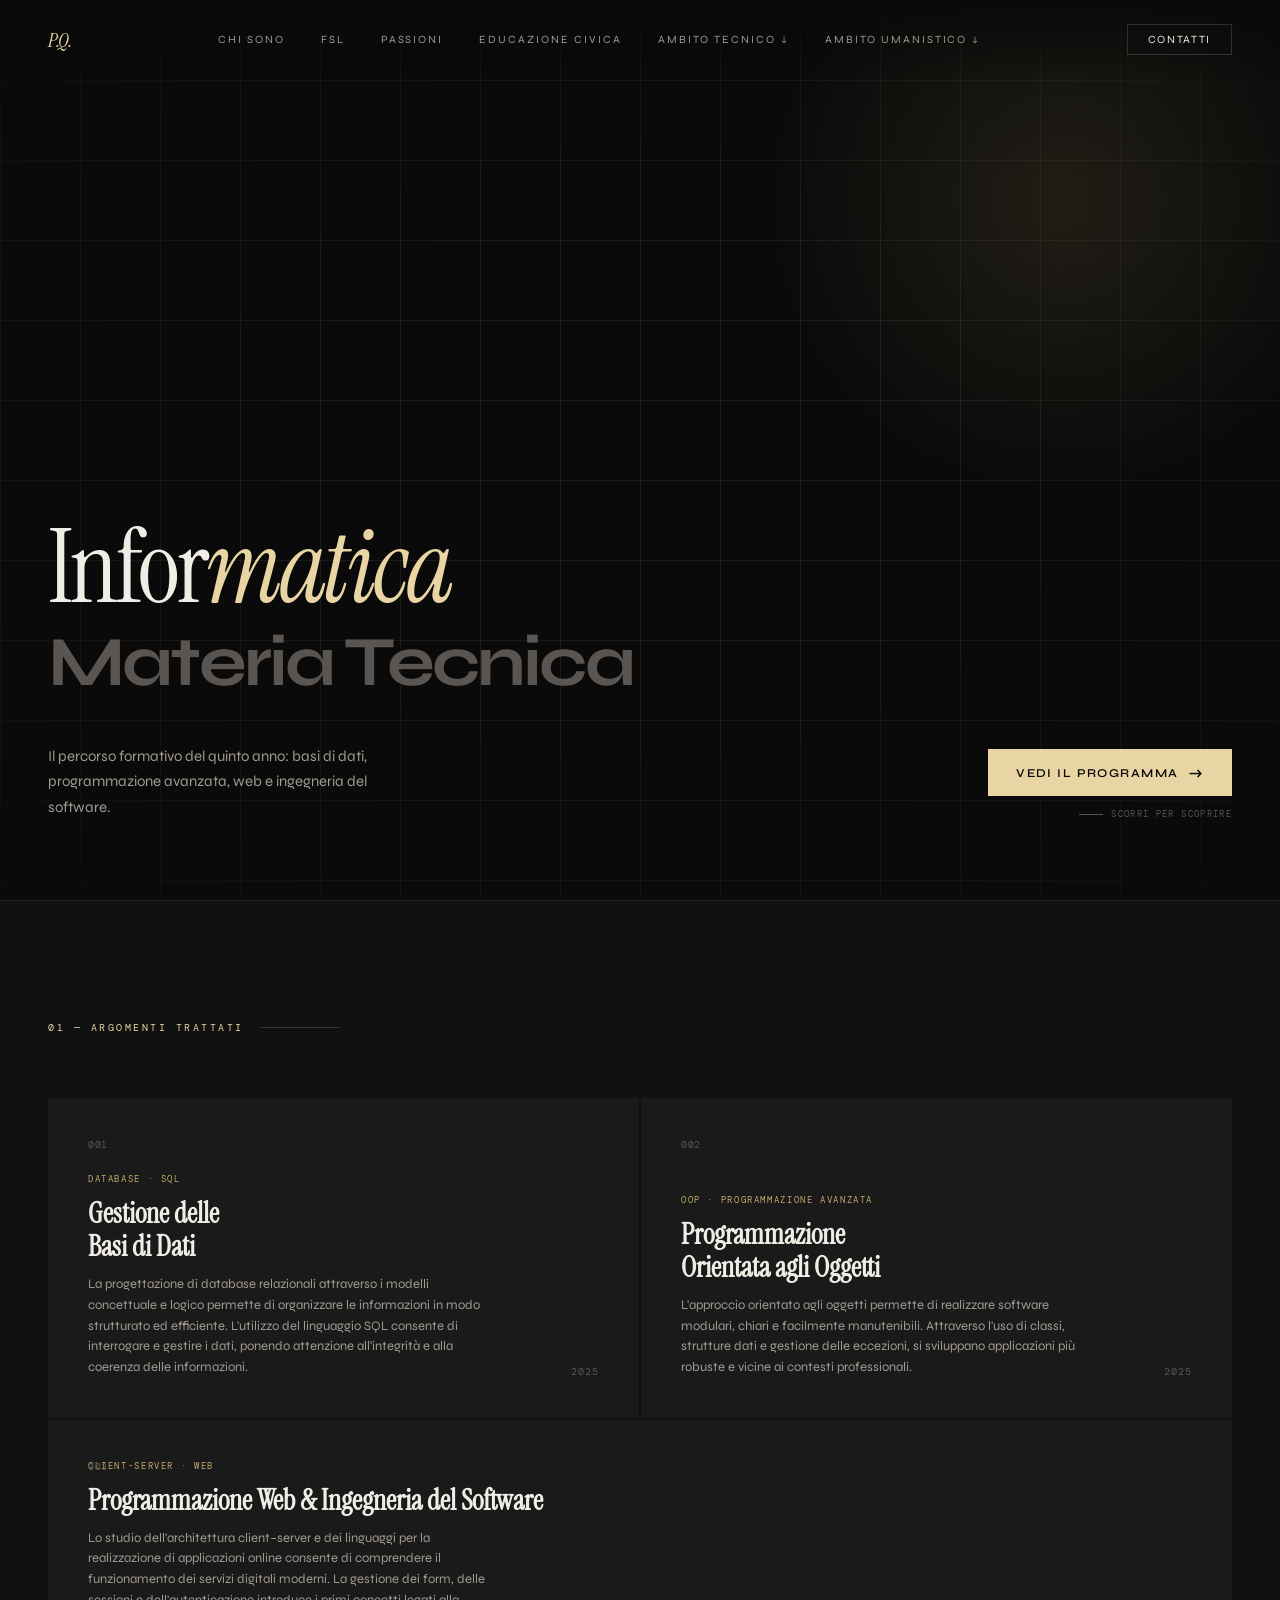
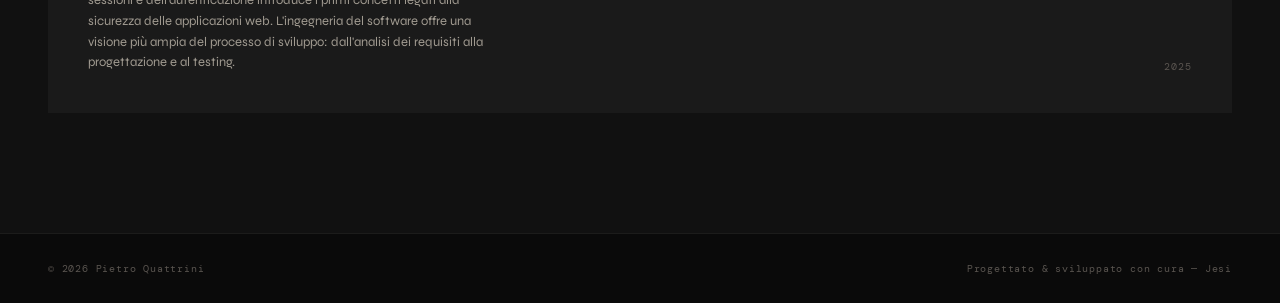
==== informatica.html @ 32f86981 "Add files via upload" ====
<!DOCTYPE html>
<html lang="it">

<head>
    <meta charset="UTF-8">
    <meta name="viewport" content="width=device-width, initial-scale=1.0">
    <title>Pietro Quattrini - Informatica</title>
    <link rel="preconnect" href="https://fonts.googleapis.com">
    <link
        href="https://fonts.googleapis.com/css2?family=Syne:wght@400;500;600;700;800&family=Instrument+Serif:ital@0;1&family=DM+Mono:wght@300;400&display=swap"
        rel="stylesheet">
    <link rel="stylesheet" href="css/stile.css">
</head>

<body>

        <nav>
        <div class="nav-logo">P.Q.</div>
        <div class="nav-links">
            <a href="home.html">Chi sono</a>
            <a href="pcto.html">FSL</a>
            <a href="passioni.html">Passioni</a>
            <a href="edCivica.html">Educazione Civica</a>
            <div class="nav-dropdown">
                <span class="nav-dropdown-label">Ambito Tecnico</span>
                <div class="nav-dropdown-menu">
                    <a href="informatica.html">Informatica</a>
                    <a href="sistemiReti.html">Sistemi e Reti</a>
                    <a href="tpsit.html">TPSIT</a>
                    <a href="intelligenzaArtificiale.html">Intelligenza Artificiale</a>
                    <a href="gpoi.html">GPOI</a>
                    <a href="matematica.html">Matematica</a>
                </div>
            </div>
            <div class="nav-dropdown">
                <span class="nav-dropdown-label">Ambito Umanistico</span>
                <div class="nav-dropdown-menu">
                    <a href="italiano.html">Italiano</a>
                    <a href="storia.html">Storia</a>
                    <a href="inglese.html">Inglese</a>
                </div>
            </div>
        </div>
        <a href="#contact" class="nav-cta">Contatti</a>
    </nav>

    <section class="hero">
        <div class="hero-grid-bg"></div>
        <div class="hero-orb"></div>

        <h1 class="hero-name">Infor<em>matica</em></h1>
        <div class="hero-role">Materia Tecnica</div>
        <div class="hero-bottom">
            <p class="hero-desc">Il percorso formativo del quinto anno: basi di dati, programmazione avanzata, web e ingegneria del software.</p>
            <div class="hero-cta">
                <a href="#work" class="btn-primary">Vedi il programma <span class="arrow">→</span></a>
                <span class="scroll-hint">Scorri per scoprire</span>
            </div>
        </div>
    </section>

    <section class="work" id="work">
        <div class="section-label">01 — Argomenti trattati</div>
        <div class="work-grid">

            <div class="work-item">
                <span class="work-num">001</span>
                <div class="work-tag">Database · SQL</div>
                <h3 class="work-title">Gestione delle<br>Basi di Dati</h3>
                <p class="work-desc">La progettazione di database relazionali attraverso i modelli concettuale e logico permette di organizzare le informazioni in modo strutturato ed efficiente. L'utilizzo del linguaggio SQL consente di interrogare e gestire i dati, ponendo attenzione all'integrità e alla coerenza delle informazioni.</p>
                <span class="work-year">2025</span>
            </div>

            <div class="work-item">
                <span class="work-num">002</span>
                <div class="work-tag">OOP · Programmazione Avanzata</div>
                <h3 class="work-title">Programmazione<br>Orientata agli Oggetti</h3>
                <p class="work-desc">L'approccio orientato agli oggetti permette di realizzare software modulari, chiari e facilmente manutenibili. Attraverso l'uso di classi, strutture dati e gestione delle eccezioni, si sviluppano applicazioni più robuste e vicine ai contesti professionali.</p>
                <span class="work-year">2025</span>
            </div>

            <div class="work-item work-item-wide">
                <span class="work-num">003</span>
                <div class="work-tag">Client-Server · Web</div>
                <h3 class="work-title">Programmazione Web & Ingegneria del Software</h3>
                <p class="work-desc">Lo studio dell'architettura client–server e dei linguaggi per la realizzazione di applicazioni online consente di comprendere il funzionamento dei servizi digitali moderni. La gestione dei form, delle sessioni e dell'autenticazione introduce i primi concetti legati alla sicurezza delle applicazioni web. L'ingegneria del software offre una visione più ampia del processo di sviluppo: dall'analisi dei requisiti alla progettazione e al testing.</p>
                <span class="work-year">2025</span>
            </div>

        </div>
    </section>

    <footer>
        <span class="footer-left">© 2026 Pietro Quattrini</span>
        <span class="footer-right">Progettato &amp; sviluppato con cura — Jesi</span>
    </footer>

    <script src="js/script.js"></script>
</body>

</html>
---- css/stile.css ----
* {
  margin: 0;
  padding: 0;
  box-sizing: border-box;
}

:root {
  --bg: #0a0a0a;
  --bg2: #111;
  --bg3: #1a1a1a;
  --fg: #f0ede6;
  --fg2: #a09a90;
  --fg3: #5a5550;
  --accent: #e8d5a3;
  --accent2: #c4a96b;
  --line: rgba(240, 237, 230, 0.08);
  --line2: rgba(240, 237, 230, 0.15);
}

html {
  scroll-behavior: smooth;
}

body {
  background: var(--bg);
  color: var(--fg);
  font-family: 'Syne', sans-serif;
  overflow-x: hidden;
}

/* Nav */

nav{
  position: fixed;
  top: 0;
  left: 0;
  right: 0;
  z-index: 100;
  padding: 24px 48px;
  display: flex;
  justify-content: space-between;
  align-items: center;
  background: linear-gradient(to bottom, rgba(10,10,10,.95) 0%, transparent 100%);
}

.nav-logo {
  font-family: 'Instrument Serif', serif;
  font-style: italic;
  font-size: 20px;
  color: var(--accent);
  letter-spacing: -.02em;
}

.nav-links {
  display: flex;
  gap: 36px;
  align-items: center;
  list-style: none;
}

/* stile base di tutti i link/voci nav */
.nav-links a,
.nav-links .nav-item > a,
.nav-dropdown-label {
  font-size: 11px;
  letter-spacing: .18em;
  text-transform: uppercase;
  color: var(--fg2);
  text-decoration: none;
  transition: color .2s;
  cursor: pointer;
  background: none;
  border: none;
  padding: 0;
  font-family: 'Syne', sans-serif;
  font-weight: 400;
  display: flex;
  align-items: center;
  gap: 5px;
}

.nav-links a:hover,
.nav-dropdown-label:hover,
.nav-dropdown.open .nav-dropdown-label {
  color: var(--fg);
}

/* Dropdown container */
.nav-dropdown {
  position: relative;
}

.nav-dropdown-label::after {
  content: '↓';
  font-size: 9px;
  transition: transform .2s;
  display: inline-block;
}

.nav-dropdown.open .nav-dropdown-label::after {
  transform: rotate(180deg);
}

/* Menu a tendina */
.nav-dropdown-menu {
  position: absolute;
  top: calc(100% + 14px);
  left: 50%;
  background: rgba(17,17,17,.97);
  border: 1px solid var(--line2);
  min-width: 160px;
  display: flex;
  flex-direction: column;
  opacity: 0;
  pointer-events: none;
  transition: opacity .2s, transform .2s;
  transform: translateX(-50%) translateY(-6px);
  z-index: 200;
}

.nav-dropdown.open .nav-dropdown-menu {
  opacity: 1;
  pointer-events: all;
  transform: translateX(-50%) translateY(0);
}

.nav-dropdown-menu a {
  font-size: 10px;
  letter-spacing: .18em;
  text-transform: uppercase;
  color: var(--fg2);
  text-decoration: none;
  padding: 12px 20px;
  transition: color .15s, background .15s;
  border-bottom: 1px solid var(--line);
  white-space: nowrap;
}

.nav-dropdown-menu a:last-child {
  border-bottom: none;
}

.nav-dropdown-menu a:hover {
  color: var(--accent);
  background: rgba(232,213,163,.04);
}

.nav-cta {
  font-size: 11px;
  letter-spacing: .15em;
  text-transform: uppercase;
  border: 1px solid var(--line2);
  padding: 8px 20px;
  color: var(--fg);
  text-decoration: none;
  transition: border-color .2s, background .2s;
}

.nav-cta:hover {
  border-color: var(--accent2);
  background: rgba(232,213,163,.05);
}

/* Hero */

.hero {
  min-height: 100vh;
  display: flex;
  flex-direction: column;
  justify-content: flex-end;
  padding: 0 48px 80px;
  position: relative;
  overflow: hidden;
}

.hero-grid-bg {
  position: absolute;
  inset: 0;
  background-image:
    linear-gradient(var(--line) 1px, transparent 1px),
    linear-gradient(90deg, var(--line) 1px, transparent 1px);
  background-size: 80px 80px;
  mask-image: radial-gradient(ellipse 80% 80% at 50% 50%, black 30%, transparent 100%);
}

.hero-orb {
  position: absolute;
  width: 600px;
  height: 600px;
  top: -100px;
  right: -80px;
  background: radial-gradient(circle, rgba(196,169,107,.12) 0%, transparent 70%);
  border-radius: 50%;
  animation: pulse 6s ease-in-out infinite;
}

@keyframes pulse {
  0%, 100% { transform: scale(1) rotate(0deg); }
  50%       { transform: scale(1.06) rotate(3deg); }
}

.hero-eyebrow {
  font-family: 'DM Mono', monospace;
  font-size: 11px;
  color: var(--accent);
  letter-spacing: .2em;
  text-transform: uppercase;
  margin-bottom: 28px;
  opacity: 0;
  animation: fadeUp .8s .2s forwards;
}

.hero-name {
  font-family: 'Instrument Serif', serif;
  font-size: clamp(56px, 8vw, 120px);
  font-weight: 400;
  line-height: .95;
  letter-spacing: -.03em;
  margin-bottom: 12px;
  opacity: 0;
  animation: fadeUp .8s .35s forwards;
}

.hero-name em {
  font-style: italic;
  color: var(--accent);
}

.hero-role {
  font-size: clamp(40px, 5.5vw, 84px);
  font-weight: 700;
  line-height: .95;
  letter-spacing: -.04em;
  color: var(--fg3);
  margin-bottom: 48px;
  opacity: 0;
  animation: fadeUp .8s .5s forwards;
}

.hero-bottom {
  display: flex;
  justify-content: space-between;
  align-items: flex-end;
  opacity: 0;
  animation: fadeUp .8s .65s forwards;
}

.hero-desc {
  max-width: 380px;
  font-size: 15px;
  line-height: 1.7;
  color: var(--fg2);
  font-weight: 400;
}

.hero-cta {
  display: flex;
  flex-direction: column;
  align-items: flex-end;
  gap: 12px;
}

@keyframes fadeUp {
  from { opacity: 0; transform: translateY(24px); }
  to   { opacity: 1; transform: translateY(0); }
}

/* Buttons */

.btn-primary {
  display: inline-flex;
  align-items: center;
  gap: 10px;
  background: var(--accent);
  color: #0a0a0a;
  font-size: 12px;
  font-weight: 600;
  letter-spacing: .12em;
  text-transform: uppercase;
  padding: 14px 28px;
  text-decoration: none;
  transition: background .2s, transform .15s;
}

.btn-primary:hover {
  background: var(--accent2);
  transform: translateY(-1px);
}

.btn-primary .arrow {
  font-size: 16px;
  transition: transform .2s;
}

.btn-primary:hover .arrow {
  transform: translateX(3px);
}

.scroll-hint {
  font-family: 'DM Mono', monospace;
  font-size: 9px;
  color: var(--fg3);
  letter-spacing: .15em;
  text-transform: uppercase;
  display: flex;
  align-items: center;
  gap: 8px;
}

.scroll-hint::before {
  content: '';
  display: block;
  width: 24px;
  height: 1px;
  background: var(--fg3);
}

/* Sections shared */

section {
  padding: 120px 48px;
}

.section-label {
  font-family: 'DM Mono', monospace;
  font-size: 10px;
  letter-spacing: .25em;
  text-transform: uppercase;
  color: var(--accent);
  margin-bottom: 64px;
  display: flex;
  align-items: center;
  gap: 16px;
}

.section-label::after {
  content: '';
  flex: 1;
  height: 1px;
  background: var(--line2);
  max-width: 80px;
}

/* About */

.about {
  border-top: 1px solid var(--line);
}

.about-inner {
  display: grid;
  grid-template-columns: 1fr 1fr;
  gap: 80px;
  align-items: start;
}

.about-text h2 {
  font-family: 'Instrument Serif', serif;
  font-size: clamp(32px, 4vw, 54px);
  font-weight: 400;
  line-height: 1.15;
  letter-spacing: -.02em;
  margin-bottom: 28px;
}

.about-text h2 em {
  font-style: italic;
  color: var(--accent);
}

.about-text p {
  font-size: 15px;
  line-height: 1.8;
  color: var(--fg2);
  margin-bottom: 16px;
  font-weight: 400;
}

.about-stats {
  display: flex;
  flex-direction: column;
}

.stat-row {
  padding: 24px 0;
  border-bottom: 1px solid var(--line);
  display: flex;
  justify-content: space-between;
  align-items: baseline;
}

.stat-row:first-child {
  border-top: 1px solid var(--line);
}

.stat-num {
  font-family: 'Instrument Serif', serif;
  font-style: italic;
  font-size: 48px;
  color: var(--accent);
  line-height: 1;
}

.stat-label {
  font-size: 12px;
  color: var(--fg2);
  letter-spacing: .1em;
  text-transform: uppercase;
  font-weight: 500;
}

/* Work */

.work {
  background: var(--bg2);
  border-top: 1px solid var(--line);
}

.work-grid {
  display: grid;
  grid-template-columns: 1fr 1fr;
  gap: 2px;
}

.work-item {
  position: relative;
  overflow: hidden;
  background: var(--bg3);
  padding: 40px;
  min-height: 320px;
  display: flex;
  flex-direction: column;
  justify-content: flex-end;
  cursor: pointer;
  transition: background .3s;
}

.work-item:hover {
  background: #1f1e1c;
}

.work-item-wide {
  grid-column: 1 / -1;
  min-height: 240px;
}

.work-tag {
  font-family: 'DM Mono', monospace;
  font-size: 9px;
  letter-spacing: .18em;
  text-transform: uppercase;
  color: var(--accent2);
  margin-bottom: 12px;
}

.work-title {
  font-family: 'Instrument Serif', serif;
  font-size: 28px;
  line-height: 1.2;
  margin-bottom: 10px;
}

.work-desc {
  font-size: 13px;
  color: var(--fg2);
  line-height: 1.6;
  max-width: 400px;
}

.work-arrow {
  position: absolute;
  top: 32px;
  right: 32px;
  width: 40px;
  height: 40px;
  border: 1px solid var(--line2);
  display: flex;
  align-items: center;
  justify-content: center;
  font-size: 18px;
  color: var(--fg2);
  transition: border-color .2s, color .2s, transform .2s;
}

.work-item:hover .work-arrow {
  border-color: var(--accent);
  color: var(--accent);
  transform: translate(2px, -2px);
}

.work-year {
  position: absolute;
  bottom: 40px;
  right: 40px;
  font-family: 'DM Mono', monospace;
  font-size: 10px;
  color: var(--fg3);
  letter-spacing: .1em;
}

.work-num {
  position: absolute;
  top: 40px;
  left: 40px;
  font-family: 'DM Mono', monospace;
  font-size: 10px;
  color: var(--fg3);
  letter-spacing: .05em;
}

/* Skills */

.skills {
  border-top: 1px solid var(--line);
}

.skills-layout {
  display: grid;
  grid-template-columns: 1fr 2fr;
  gap: 80px;
  align-items: start;
}

.skills-intro h2 {
  font-family: 'Instrument Serif', serif;
  font-size: clamp(28px, 3vw, 42px);
  font-weight: 400;
  line-height: 1.2;
  letter-spacing: -.02em;
  margin-bottom: 20px;
}

.skills-intro h2 em {
  font-style: italic;
  color: var(--accent);
}

.skills-intro p {
  font-size: 14px;
  color: var(--fg2);
  line-height: 1.75;
}

.skills-list {
  display: flex;
  flex-direction: column;
}

.skill-row {
  display: flex;
  align-items: center;
  gap: 20px;
  padding: 18px 0;
  border-bottom: 1px solid var(--line);
}

.skill-row:first-child {
  border-top: 1px solid var(--line);
}

.skill-name {
  font-size: 14px;
  font-weight: 500;
  min-width: 160px;
  color: var(--fg);
}

.skill-bar {
  flex: 1;
  height: 2px;
  background: var(--line2);
  position: relative;
}

.skill-fill {
  height: 100%;
  background: linear-gradient(90deg, var(--accent2), var(--accent));
}

.skill-pct {
  font-family: 'DM Mono', monospace;
  font-size: 10px;
  color: var(--fg3);
  min-width: 32px;
  text-align: right;
}

/* Contact */

.contact {
  background: var(--bg2);
  border-top: 1px solid var(--line);
  text-align: center;
}

.contact-big {
  font-family: 'Instrument Serif', serif;
  font-size: clamp(40px, 7vw, 100px);
  font-weight: 400;
  line-height: 1;
  letter-spacing: -.03em;
  margin-bottom: 40px;
}

.contact-big em {
  font-style: italic;
  color: var(--accent);
}

.contact-links {
  display: flex;
  justify-content: center;
  gap: 40px;
  margin-bottom: 80px;
  flex-wrap: wrap;
}

.contact-link {
  font-family: 'DM Mono', monospace;
  font-size: 11px;
  letter-spacing: .15em;
  text-transform: uppercase;
  color: var(--fg2);
  text-decoration: none;
  border-bottom: 1px solid var(--line2);
  padding-bottom: 3px;
  transition: color .2s, border-color .2s;
}

.contact-link:hover {
  color: var(--accent);
  border-color: var(--accent);
}

.contact-email {
  display: inline-block;
  font-family: 'Instrument Serif', serif;
  font-style: italic;
  font-size: clamp(18px, 2.5vw, 28px);
  color: var(--fg2);
  text-decoration: none;
  margin-bottom: 64px;
  transition: color .2s;
  letter-spacing: -.01em;
}

.contact-email:hover {
  color: var(--accent);
}

/* Footer */

footer {
  padding: 28px 48px;
  border-top: 1px solid var(--line);
  display: flex;
  justify-content: space-between;
  align-items: center;
}

.footer-left,
.footer-right {
  font-family: 'DM Mono', monospace;
  font-size: 10px;
  color: var(--fg3);
  letter-spacing: .08em;
}
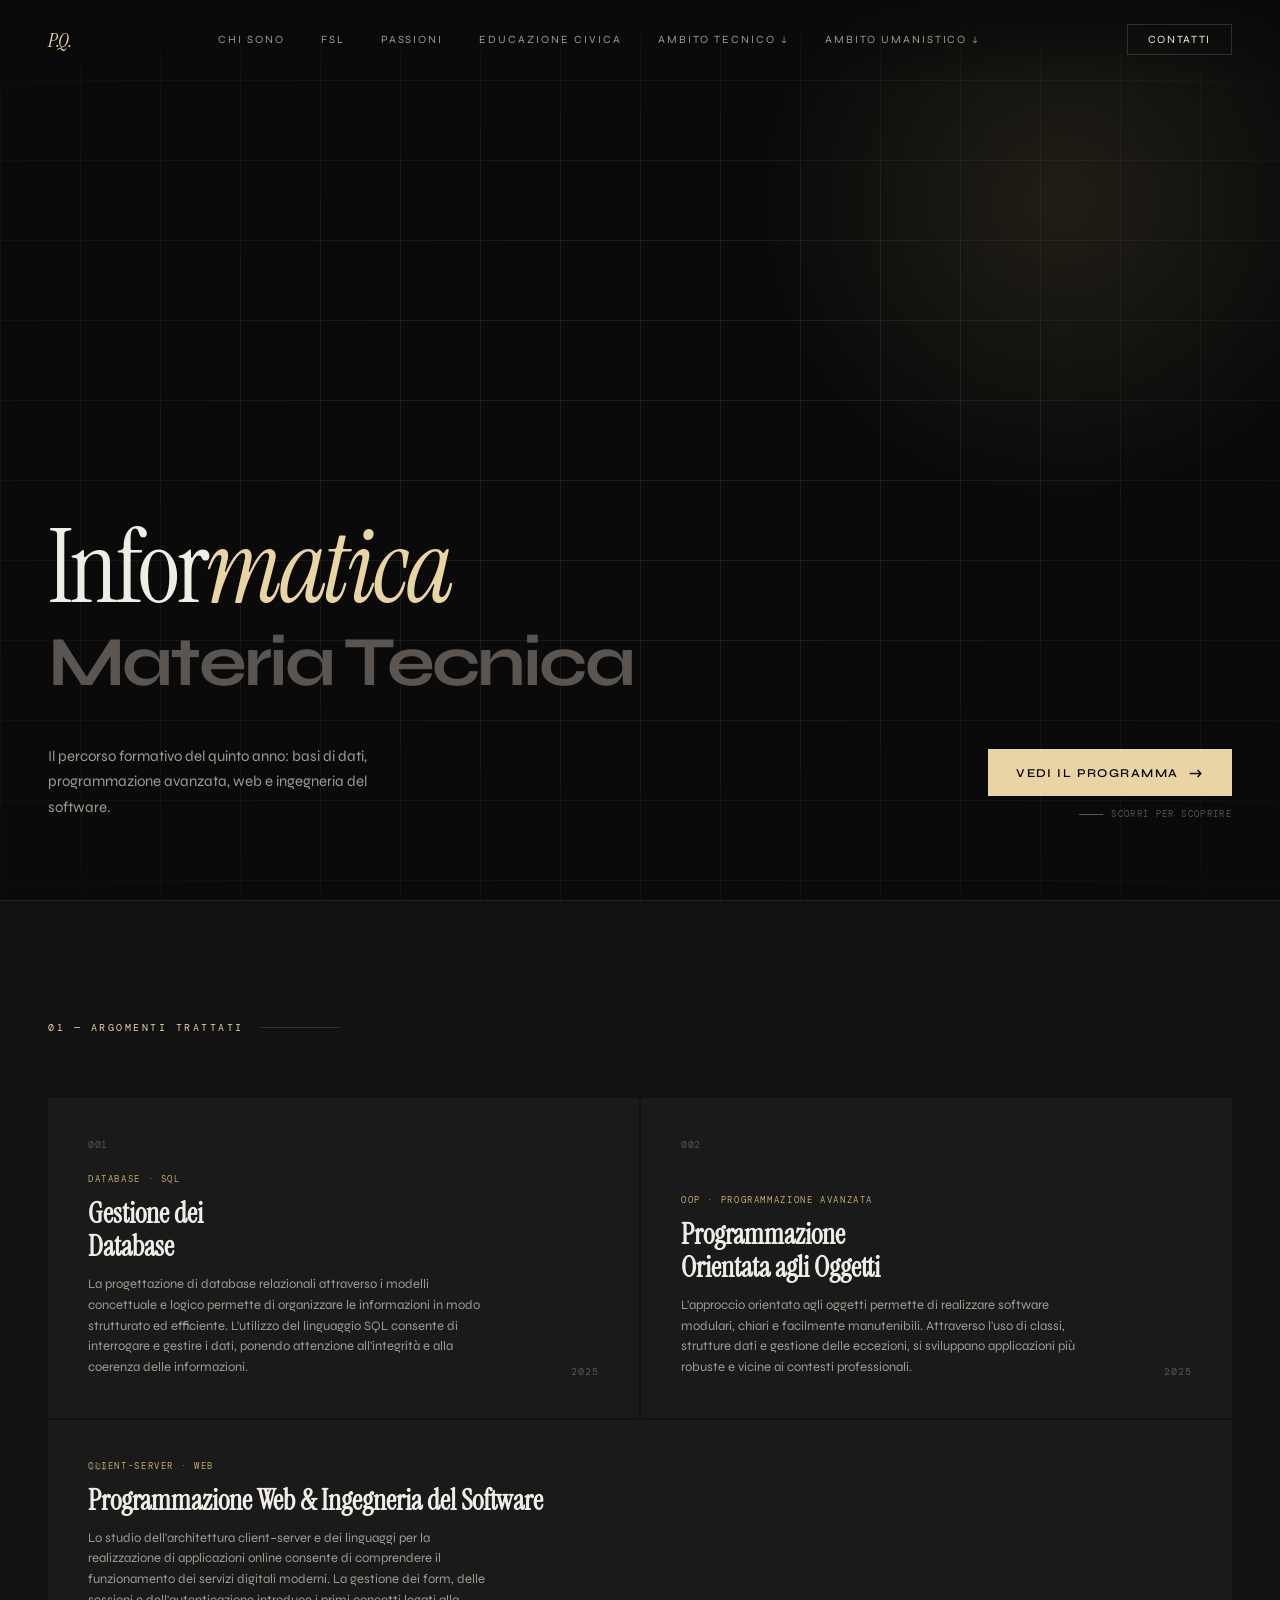
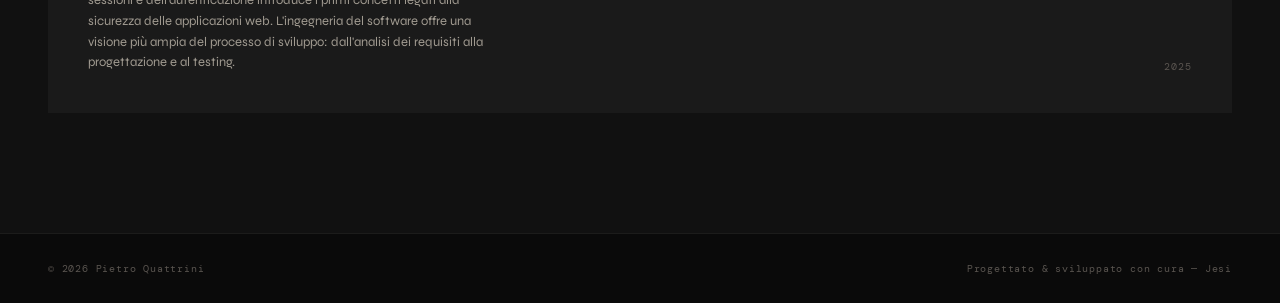
==== commit 0088e225: "Update work title from 'Basi di Dati' to 'Database'" ====
--- a/informatica.html
+++ b/informatica.html
@@ -66,7 +66,7 @@
             <div class="work-item">
                 <span class="work-num">001</span>
                 <div class="work-tag">Database · SQL</div>
-                <h3 class="work-title">Gestione delle<br>Basi di Dati</h3>
+                <h3 class="work-title">Gestione dei<br>Database</h3>
                 <p class="work-desc">La progettazione di database relazionali attraverso i modelli concettuale e logico permette di organizzare le informazioni in modo strutturato ed efficiente. L'utilizzo del linguaggio SQL consente di interrogare e gestire i dati, ponendo attenzione all'integrità e alla coerenza delle informazioni.</p>
                 <span class="work-year">2025</span>
             </div>
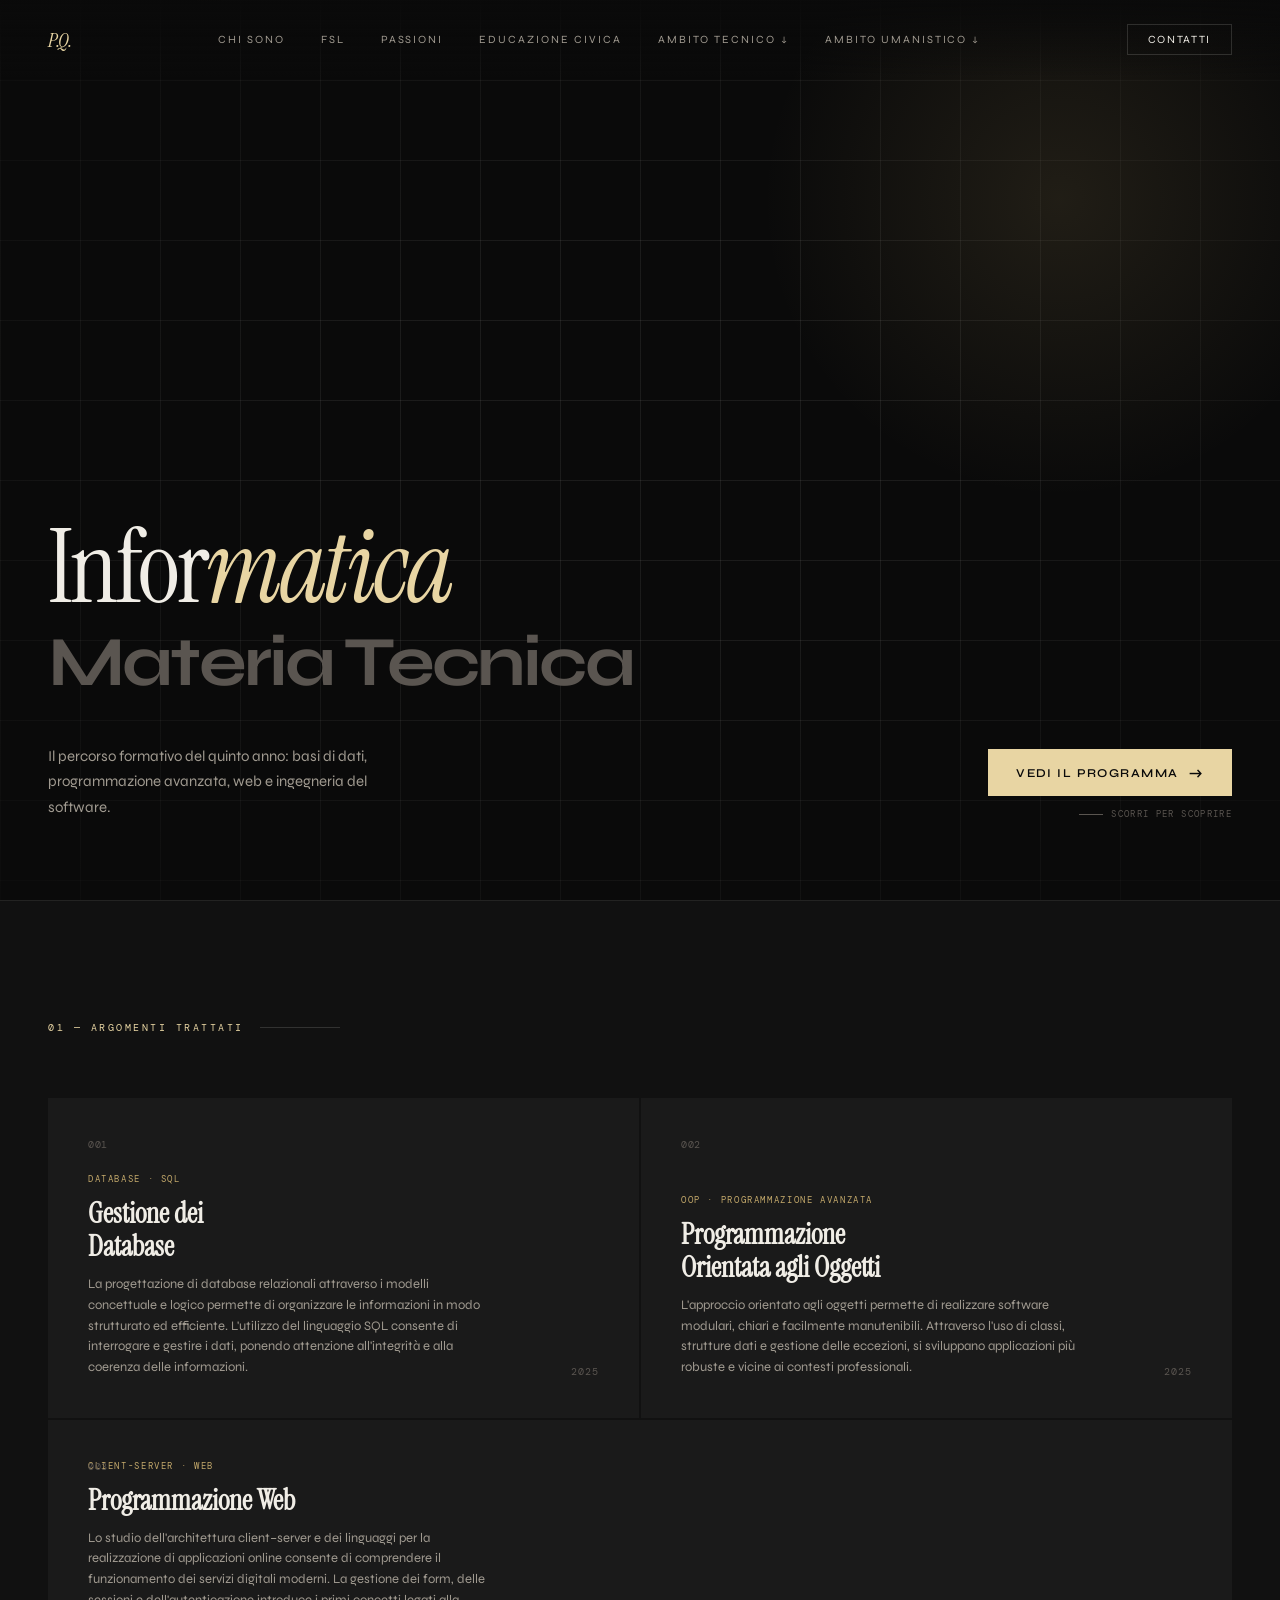
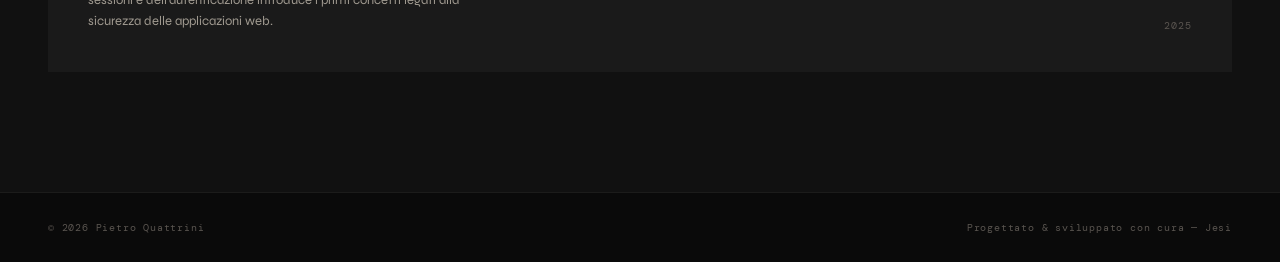
==== commit cb5dd8a1: "Update informatica.html" ====
--- a/informatica.html
+++ b/informatica.html
@@ -82,8 +82,8 @@
             <div class="work-item work-item-wide">
                 <span class="work-num">003</span>
                 <div class="work-tag">Client-Server · Web</div>
-                <h3 class="work-title">Programmazione Web & Ingegneria del Software</h3>
-                <p class="work-desc">Lo studio dell'architettura client–server e dei linguaggi per la realizzazione di applicazioni online consente di comprendere il funzionamento dei servizi digitali moderni. La gestione dei form, delle sessioni e dell'autenticazione introduce i primi concetti legati alla sicurezza delle applicazioni web. L'ingegneria del software offre una visione più ampia del processo di sviluppo: dall'analisi dei requisiti alla progettazione e al testing.</p>
+                <h3 class="work-title">Programmazione Web</h3>
+                <p class="work-desc">Lo studio dell'architettura client–server e dei linguaggi per la realizzazione di applicazioni online consente di comprendere il funzionamento dei servizi digitali moderni. La gestione dei form, delle sessioni e dell'autenticazione introduce i primi concetti legati alla sicurezza delle applicazioni web.</p>
                 <span class="work-year">2025</span>
             </div>
 
